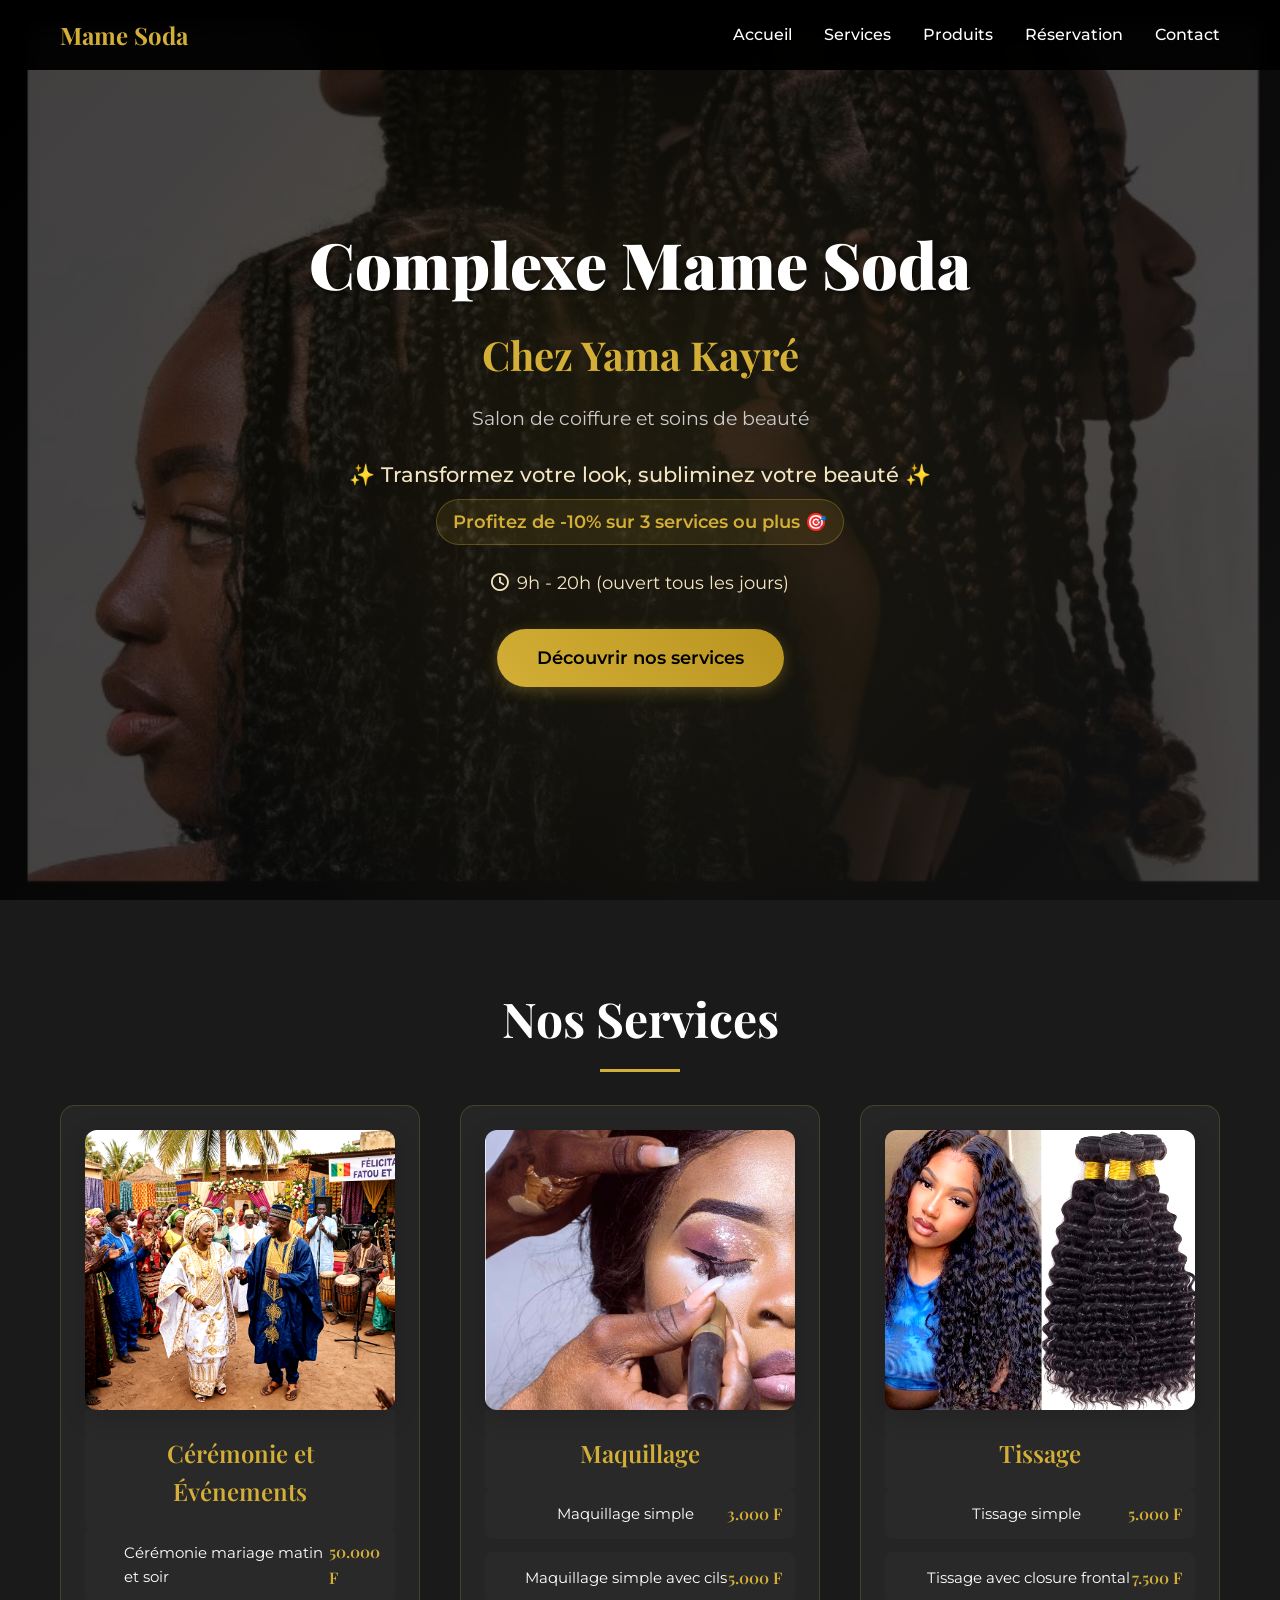
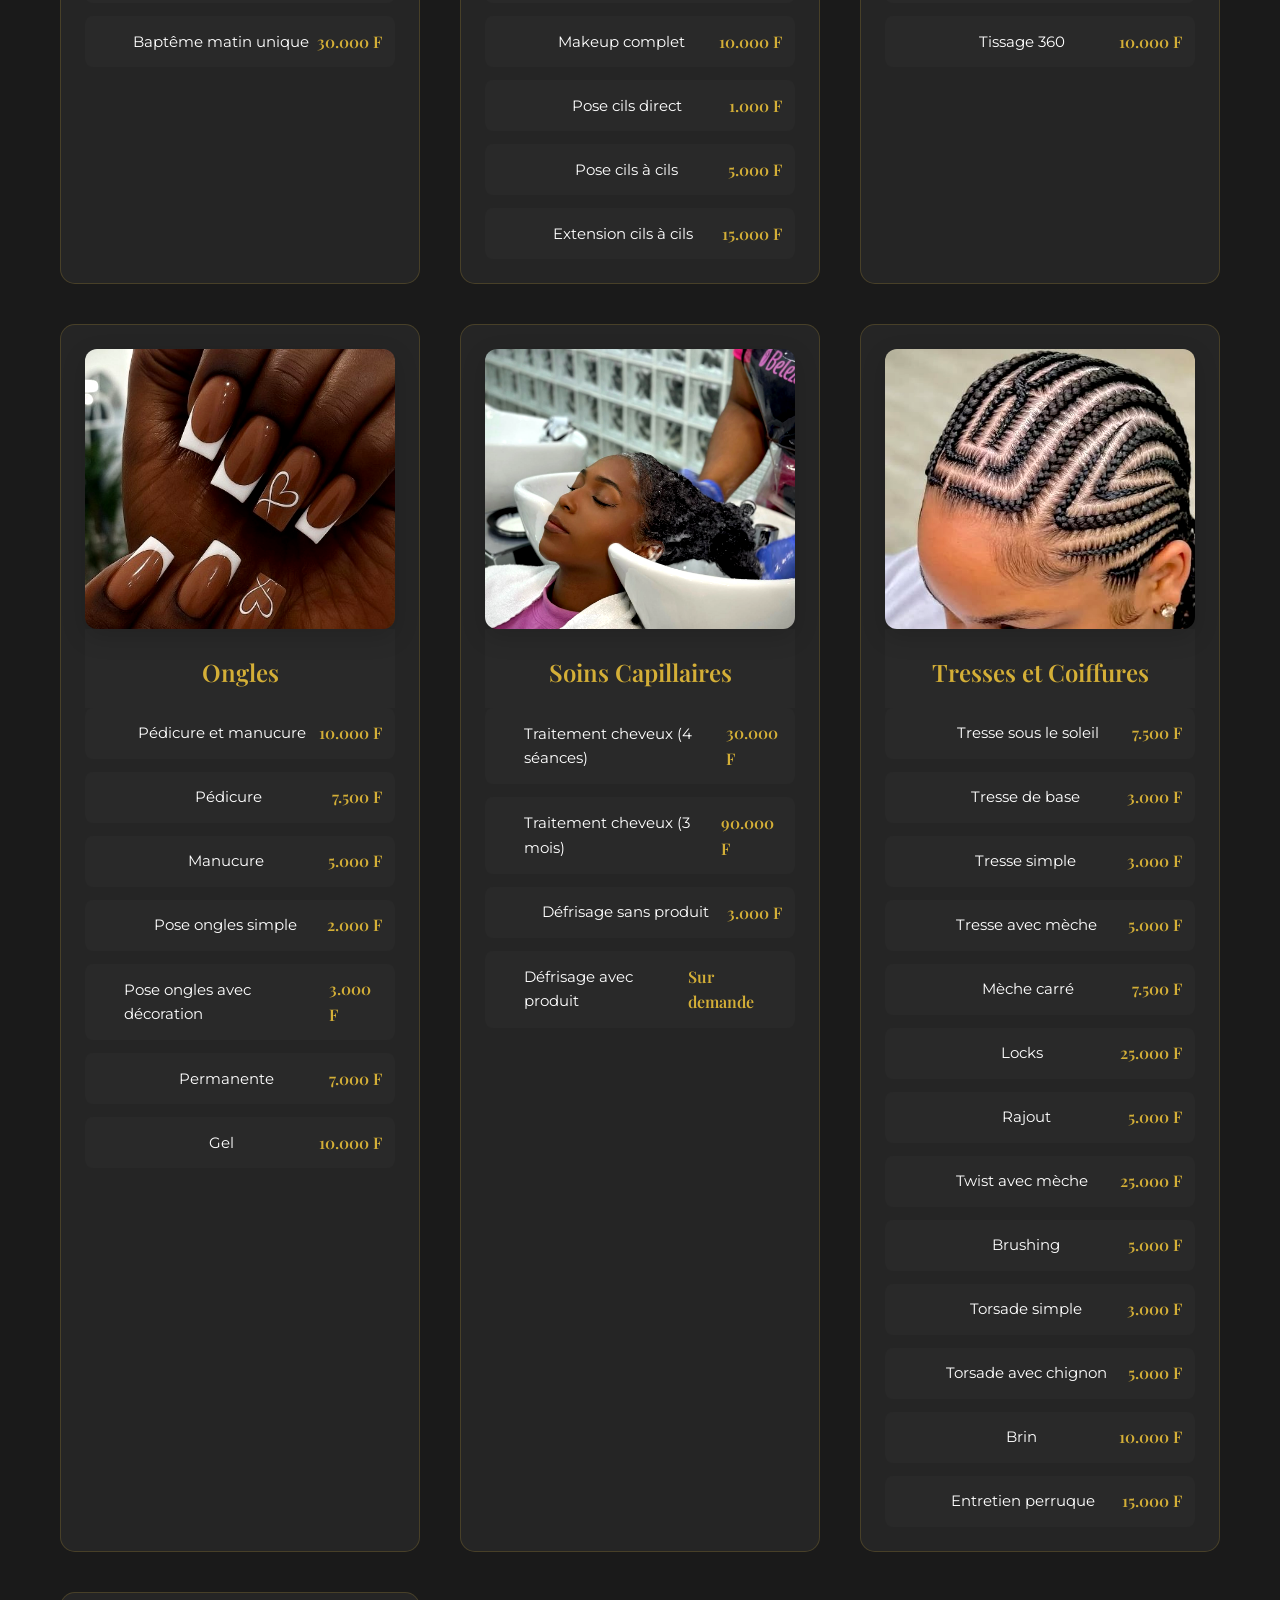
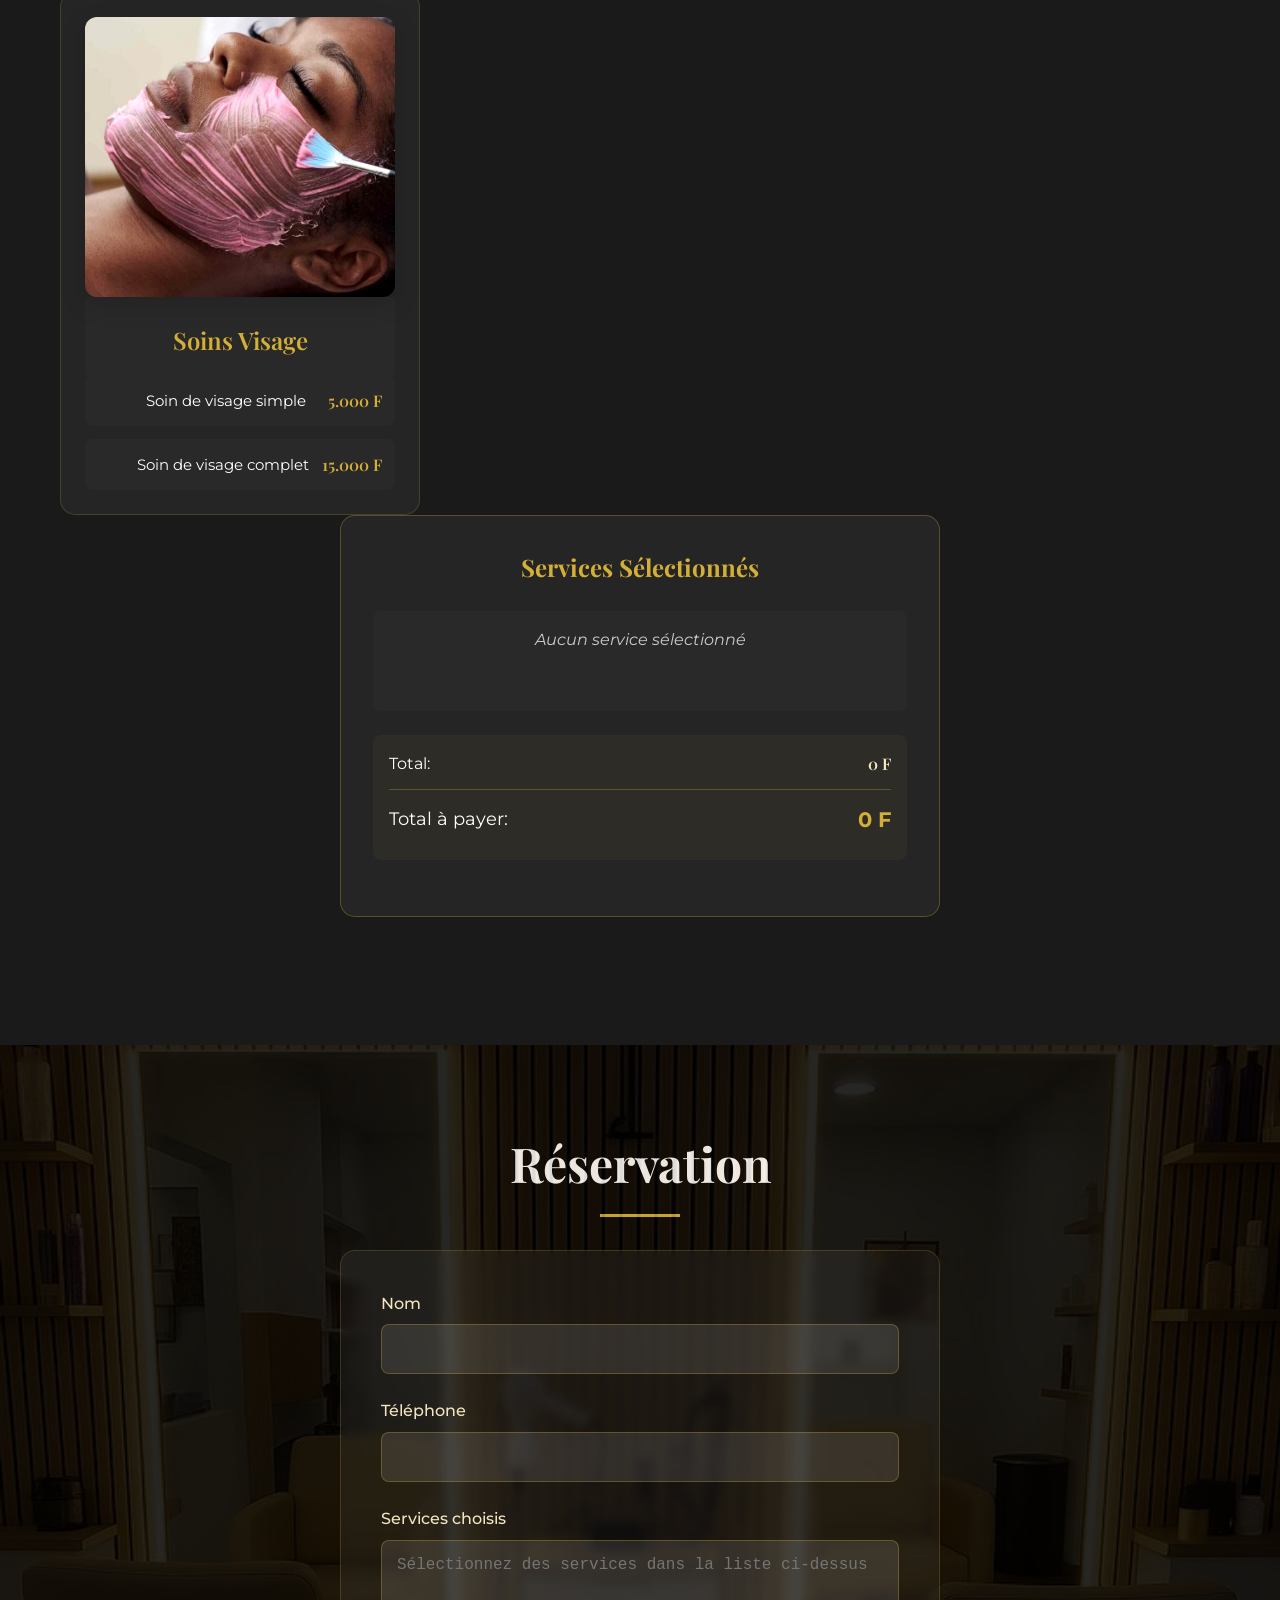
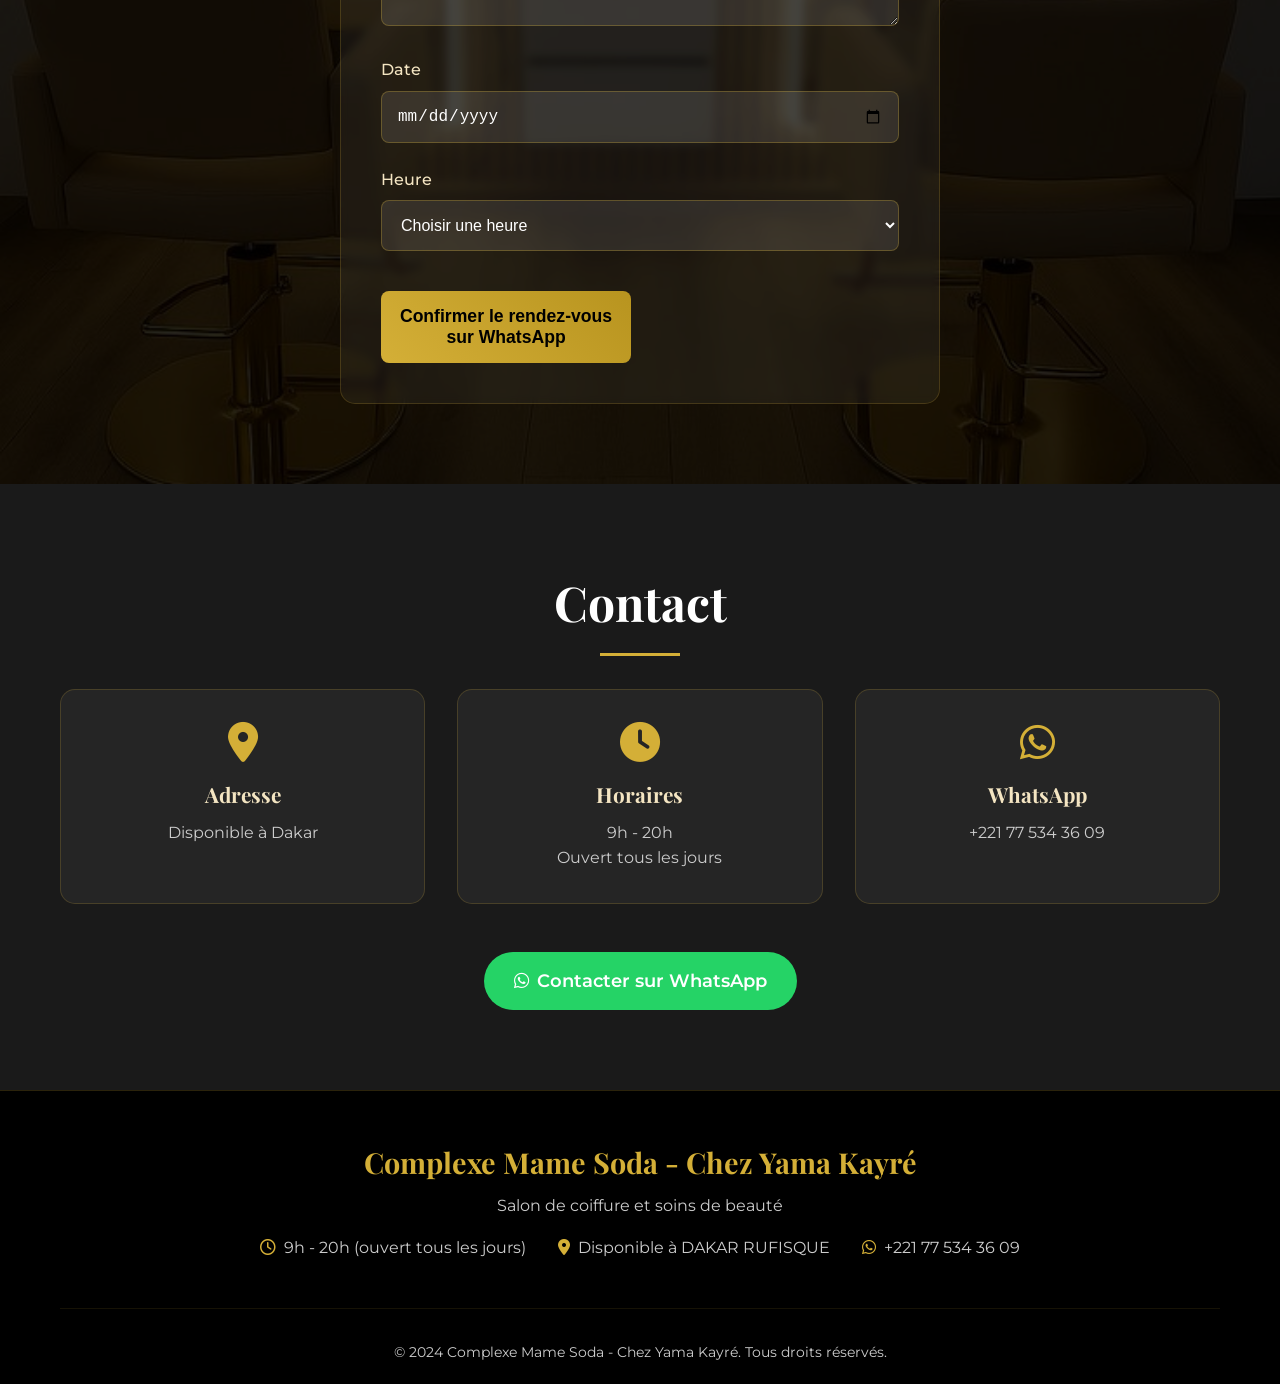
==== index.html @ d278f45a "🎉 Site web Complexe Mame Soda - Initial commit" ====
<!DOCTYPE html>
<html lang="fr">
<head>
    <meta charset="UTF-8">
    <meta name="viewport" content="width=device-width, initial-scale=1.0">
    <title>Complexe Mame Soda - Chez Yama Kayré</title>
    <link rel="stylesheet" href="style.css">
    <link href="https://fonts.googleapis.com/css2?family=Playfair+Display:wght@400;700;900&family=Montserrat:wght@300;400;500;600&display=swap" rel="stylesheet">
    <link rel="stylesheet" href="https://cdnjs.cloudflare.com/ajax/libs/font-awesome/6.0.0/css/all.min.css">
</head>
<body>
    <!-- Hero Section -->
    <section class="hero">
        <div class="hero-overlay"></div>
        <div class="hero-content">
            <h1 class="hero-title">Complexe Mame Soda</h1>
            <h2 class="hero-subtitle">Chez Yama Kayré</h2>
            <p class="hero-description">Salon de coiffure et soins de beauté</p>
            <div class="hero-cta">
                <p class="hero-tagline">✨ Transformez votre look, subliminez votre beauté ✨</p>
                <p class="hero-subtagline">Profitez de -10% sur 3 services ou plus 🎯</p>
            </div>
            <div class="hero-hours">
                <i class="far fa-clock"></i>
                <span>9h - 20h (ouvert tous les jours)</span>
            </div>
            <a href="#services" class="hero-btn">Découvrir nos services</a>
        </div>
    </section>

    <!-- Navigation -->
    <nav class="navbar">
        <div class="nav-container">
            <div class="nav-logo">
                <span class="logo-text">Mame Soda</span>
            </div>
            <ul class="nav-menu">
                <li><a href="#accueil">Accueil</a></li>
                <li><a href="#services">Services</a></li>
                <li><a href="produits.html">Produits </a></li>
                <li><a href="#reservation">Réservation</a></li>
                <li><a href="#contact">Contact</a></li>
            </ul>
            <div class="hamburger">
                <span></span>
                <span></span>
                <span></span>
            </div>
        </div>
    </nav>

    <!-- Services Section -->
    <section id="services" class="services">
        <div class="container">
            <h2 class="section-title">Nos Services</h2>
            <div class="services-grid">
                <!-- Cérémonie et Événements -->
                <div class="service-category">
                    <div class="service-image">
                        <img src="images/ceremonie-evenements.png" alt="Cérémonie et Événements">
                    </div>
                    <h3 class="category-title">Cérémonie et Événements</h3>
                    <div class="service-list">
                        <div class="service-item" onclick="selectService('Cérémonie mariage matin et soir - 50.000 F')">
                            <span class="service-name">Cérémonie mariage matin et soir</span>
                            <span class="service-price">50.000 F</span>
                        </div>
                        <div class="service-item" onclick="selectService('Baptême matin unique - 30.000 F')">
                            <span class="service-name">Baptême matin unique</span>
                            <span class="service-price">30.000 F</span>
                        </div>
                    </div>
                </div>

                <!-- Maquillage -->
                <div class="service-category">
                    <div class="service-image">
                        <img src="images/maquillage.jpg" alt="Maquillage">
                    </div>
                    <h3 class="category-title">Maquillage</h3>
                    <div class="service-list">
                        <div class="service-item" onclick="selectService('Maquillage simple - 3.000 F')">
                            <span class="service-name">Maquillage simple</span>
                            <span class="service-price">3.000 F</span>
                        </div>
                        <div class="service-item" onclick="selectService('Maquillage simple avec cils - 5.000 F')">
                            <span class="service-name">Maquillage simple avec cils</span>
                            <span class="service-price">5.000 F</span>
                        </div>
                        <div class="service-item" onclick="selectService('Makeup complet - 10.000 F')">
                            <span class="service-name">Makeup complet</span>
                            <span class="service-price">10.000 F</span>
                        </div>
                        <div class="service-item" onclick="selectService('Pose cils direct - 1.000 F')">
                            <span class="service-name">Pose cils direct</span>
                            <span class="service-price">1.000 F</span>
                        </div>
                        <div class="service-item" onclick="selectService('Pose cils à cils - 5.000 F')">
                            <span class="service-name">Pose cils à cils</span>
                            <span class="service-price">5.000 F</span>
                        </div>
                        <div class="service-item" onclick="selectService('Extension cils à cils - 15.000 F')">
                            <span class="service-name">Extension cils à cils</span>
                            <span class="service-price">15.000 F</span>
                        </div>
                    </div>
                </div>

                <!-- Tissage -->
                <div class="service-category">
                    <div class="service-image">
                        <img src="images/tissage.jpg" alt="Tissage">
                    </div>
                    <h3 class="category-title">Tissage</h3>
                    <div class="service-list">
                        <div class="service-item" onclick="selectService('Tissage simple - 5.000 F')">
                            <span class="service-name">Tissage simple</span>
                            <span class="service-price">5.000 F</span>
                        </div>
                        <div class="service-item" onclick="selectService('Tissage avec closure frontal - 7.500 F')">
                            <span class="service-name">Tissage avec closure frontal</span>
                            <span class="service-price">7.500 F</span>
                        </div>
                        <div class="service-item" onclick="selectService('Tissage 360 - 10.000 F')">
                            <span class="service-name">Tissage 360</span>
                            <span class="service-price">10.000 F</span>
                        </div>
                    </div>
                </div>

                <!-- Ongles -->
                <div class="service-category">
                    <div class="service-image">
                        <img src="images/ongles.jpg" alt="Ongles">
                    </div>
                    <h3 class="category-title">Ongles</h3>
                    <div class="service-list">
                        <div class="service-item" onclick="selectService('Pédicure et manucure - 10.000 F')">
                            <span class="service-name">Pédicure et manucure</span>
                            <span class="service-price">10.000 F</span>
                        </div>
                        <div class="service-item" onclick="selectService('Pédicure - 7.500 F')">
                            <span class="service-name">Pédicure</span>
                            <span class="service-price">7.500 F</span>
                        </div>
                        <div class="service-item" onclick="selectService('Manucure - 5.000 F')">
                            <span class="service-name">Manucure</span>
                            <span class="service-price">5.000 F</span>
                        </div>
                        <div class="service-item" onclick="selectService('Pose ongles simple - 2.000 F')">
                            <span class="service-name">Pose ongles simple</span>
                            <span class="service-price">2.000 F</span>
                        </div>
                        <div class="service-item" onclick="selectService('Pose ongles avec décoration - 3.000 F')">
                            <span class="service-name">Pose ongles avec décoration</span>
                            <span class="service-price">3.000 F</span>
                        </div>
                        <div class="service-item" onclick="selectService('Permanente - 7.000 F')">
                            <span class="service-name">Permanente</span>
                            <span class="service-price">7.000 F</span>
                        </div>
                        <div class="service-item" onclick="selectService('Gel - 10.000 F')">
                            <span class="service-name">Gel</span>
                            <span class="service-price">10.000 F</span>
                        </div>
                    </div>
                </div>

                <!-- Soins Capillaires -->
                <div class="service-category">
                    <div class="service-image">
                        <img src="images/soins-capillaires.jpg" alt="Soins Capillaires">
                    </div>
                    <h3 class="category-title">Soins Capillaires</h3>
                    <div class="service-list">
                        <div class="service-item" onclick="selectService('Traitement cheveux (4 séances) - 30.000 F')">
                            <span class="service-name">Traitement cheveux (4 séances)</span>
                            <span class="service-price">30.000 F</span>
                        </div>
                        <div class="service-item" onclick="selectService('Traitement cheveux (3 mois) - 90.000 F')">
                            <span class="service-name">Traitement cheveux (3 mois)</span>
                            <span class="service-price">90.000 F</span>
                        </div>
                        <div class="service-item" onclick="selectService('Défrisage sans produit - 3.000 F')">
                            <span class="service-name">Défrisage sans produit</span>
                            <span class="service-price">3.000 F</span>
                        </div>
                        <div class="service-item" onclick="selectService('Défrisage avec produit - Sur demande')">
                            <span class="service-name">Défrisage avec produit</span>
                            <span class="service-price">Sur demande</span>
                        </div>
                    </div>
                </div>

                <!-- Tresses et Coiffures -->
                <div class="service-category">
                    <div class="service-image">
                        <img src="images/tresses.jpg" alt="Tresses et Coiffures">
                    </div>
                    <h3 class="category-title">Tresses et Coiffures</h3>
                    <div class="service-list">
                        <div class="service-item" onclick="selectService('Tresse sous le soleil - 7.500 F')">
                            <span class="service-name">Tresse sous le soleil</span>
                            <span class="service-price">7.500 F</span>
                        </div>
                        <div class="service-item" onclick="selectService('Tresse de base - 3.000 F')">
                            <span class="service-name">Tresse de base</span>
                            <span class="service-price">3.000 F</span>
                        </div>
                        <div class="service-item" onclick="selectService('Tresse simple - 3.000 F')">
                            <span class="service-name">Tresse simple</span>
                            <span class="service-price">3.000 F</span>
                        </div>
                        <div class="service-item" onclick="selectService('Tresse avec mèche - 5.000 F')">
                            <span class="service-name">Tresse avec mèche</span>
                            <span class="service-price">5.000 F</span>
                        </div>
                        <div class="service-item" onclick="selectService('Mèche carré - 7.500 F')">
                            <span class="service-name">Mèche carré</span>
                            <span class="service-price">7.500 F</span>
                        </div>
                        <div class="service-item" onclick="selectService('Locks - 25.000 F')">
                            <span class="service-name">Locks</span>
                            <span class="service-price">25.000 F</span>
                        </div>
                        <div class="service-item" onclick="selectService('Rajout - 5.000 F')">
                            <span class="service-name">Rajout</span>
                            <span class="service-price">5.000 F</span>
                        </div>
                        <div class="service-item" onclick="selectService('Twist avec mèche - 25.000 F')">
                            <span class="service-name">Twist avec mèche</span>
                            <span class="service-price">25.000 F</span>
                        </div>
                        <div class="service-item" onclick="selectService('Brushing - 5.000 F')">
                            <span class="service-name">Brushing</span>
                            <span class="service-price">5.000 F</span>
                        </div>
                        <div class="service-item" onclick="selectService('Torsade simple - 3.000 F')">
                            <span class="service-name">Torsade simple</span>
                            <span class="service-price">3.000 F</span>
                        </div>
                        <div class="service-item" onclick="selectService('Torsade avec chignon - 5.000 F')">
                            <span class="service-name">Torsade avec chignon</span>
                            <span class="service-price">5.000 F</span>
                        </div>
                        <div class="service-item" onclick="selectService('Brin - 10.000 F')">
                            <span class="service-name">Brin</span>
                            <span class="service-price">10.000 F</span>
                        </div>
                        <div class="service-item" onclick="selectService('Entretien perruque - 15.000 F')">
                            <span class="service-name">Entretien perruque</span>
                            <span class="service-price">15.000 F</span>
                        </div>
                    </div>
                </div>

                <!-- Soins Visage -->
                <div class="service-category">
                    <div class="service-image">
                        <img src="images/soins-visage.jpg" alt="Soins Visage">
                    </div>
                    <h3 class="category-title">Soins Visage</h3>
                    <div class="service-list">
                        <div class="service-item" onclick="selectService('Soin de visage simple - 5.000 F')">
                            <span class="service-name">Soin de visage simple</span>
                            <span class="service-price">5.000 F</span>
                        </div>
                        <div class="service-item" onclick="selectService('Soin de visage complet - 15.000 F')">
                            <span class="service-name">Soin de visage complet</span>
                            <span class="service-price">15.000 F</span>
                        </div>
                    </div>
                </div>
            </div>
            
            <!-- Services Summary -->
            <div class="services-summary">
                <div class="selected-services">
                    <h3>Services Sélectionnés</h3>
                    <div id="selectedServicesList" class="selected-list">
                        <p class="empty-selection">Aucun service sélectionné</p>
                    </div>
                    <div class="total-section">
                        <div class="total-original">
                            <span>Total:</span>
                            <span id="totalOriginal">0 F</span>
                        </div>
                        <div id="discountSection" class="discount-section" style="display: none;">
                            <span>Réduction (-10%):</span>
                            <span id="discountAmount">0 F</span>
                        </div>
                        <div class="total-final">
                            <span>Total à payer:</span>
                            <span id="totalFinal">0 F</span>
                        </div>
                    </div>
                    <button id="clearSelection" class="btn-clear" style="display: none;">Effacer la sélection</button>
                </div>
            </div>
        </div>
    </section>

    <!-- Reservation Section -->
    <section id="reservation" class="reservation">
        <div class="container">
            <h2 class="section-title">Réservation</h2>
            <div class="reservation-form">
                <form id="bookingForm">
                    <div class="form-group">
                        <label for="name">Nom</label>
                        <input type="text" id="name" name="name" required>
                    </div>
                    <div class="form-group">
                        <label for="phone">Téléphone</label>
                        <input type="tel" id="phone" name="phone" required>
                    </div>
                    <div class="form-group">
                        <label for="service">Services choisis</label>
                        <textarea id="service" name="service" placeholder="Sélectionnez des services dans la liste ci-dessus" readonly required rows="3"></textarea>
                    </div>
                    <div class="form-group">
                        <label for="date">Date</label>
                        <input type="date" id="date" name="date" required>
                    </div>
                    <div class="form-group">
                        <label for="time">Heure</label>
                        <select id="time" name="time" required>
                            <option value="">Choisir une heure</option>
                            <option value="09:00">09:00</option>
                            <option value="10:00">10:00</option>
                            <option value="11:00">11:00</option>
                            <option value="12:00">12:00</option>
                            <option value="13:00">13:00</option>
                            <option value="14:00">14:00</option>
                            <option value="15:00">15:00</option>
                            <option value="16:00">16:00</option>
                            <option value="17:00">17:00</option>
                            <option value="18:00">18:00</option>
                            <option value="19:00">19:00</option>
                            <option value="20:00">20:00</option>
                        </select>
                    </div>
                    <button type="submit" class="btn-submit">Confirmer le rendez-vous sur WhatsApp</button>
                </form>
                
                <!-- Récapitulatif -->
                <div id="recapitulatif" class="recapitulatif" style="display: none;">
                    <h3>Récapitulatif de votre rendez-vous</h3>
                    <div class="recap-content">
                        <div class="recap-item">
                            <span class="recap-label">Nom:</span>
                            <span id="recap-name" class="recap-value"></span>
                        </div>
                        <div class="recap-item">
                            <span class="recap-label">Téléphone:</span>
                            <span id="recap-phone" class="recap-value"></span>
                        </div>
                        <div class="recap-item">
                            <span class="recap-label">Service:</span>
                            <span id="recap-service" class="recap-value"></span>
                        </div>
                        <div class="recap-item">
                            <span class="recap-label">Date:</span>
                            <span id="recap-date" class="recap-value"></span>
                        </div>
                        <div class="recap-item">
                            <span class="recap-label">Heure:</span>
                            <span id="recap-time" class="recap-value"></span>
                        </div>
                    </div>
                    <div class="recap-actions">
                        <button id="modify-btn" class="btn-modify">Modifier</button>
                        <button id="confirm-whatsapp-btn" class="btn-submit">Envoyer sur WhatsApp</button>
                    </div>
                </div>
            </div>
        </div>
    </section>

    <!-- Contact Section -->
    <section id="contact" class="contact">
        <div class="container">
            <h2 class="section-title">Contact</h2>
            <div class="contact-info">
                <div class="contact-item">
                    <i class="fas fa-map-marker-alt"></i>
                    <h3>Adresse</h3>
                    <p>Disponible à Dakar</p>
                </div>
                <div class="contact-item">
                    <i class="fas fa-clock"></i>
                    <h3>Horaires</h3>
                    <p>9h - 20h<br>Ouvert tous les jours</p>
                </div>
                <div class="contact-item">
                    <i class="fab fa-whatsapp"></i>
                    <h3>WhatsApp</h3>
                    <p>+221 77 534 36 09</p>
                </div>
            </div>
            <div class="whatsapp-section">
                <a href="https://wa.me/221775343609" class="whatsapp-btn" target="_blank">
                    <i class="fab fa-whatsapp"></i>
                    Contacter sur WhatsApp
                </a>
            </div>
        </div>
    </section>

    <!-- Footer -->
    <footer class="footer">
        <div class="container">
            <div class="footer-content">
                <h3>Complexe Mame Soda - Chez Yama Kayré</h3>
                <p>Salon de coiffure et soins de beauté</p>
                <div class="footer-info">
                    <p><i class="far fa-clock"></i> 9h - 20h (ouvert tous les jours)</p>
                    <p><i class="fas fa-map-marker-alt"></i> Disponible à DAKAR RUFISQUE</p>
                    <p><i class="fab fa-whatsapp"></i> +221 77 534 36 09</p>
                </div>
            </div>
            <div class="footer-bottom">
                <p>&copy; 2024 Complexe Mame Soda - Chez Yama Kayré. Tous droits réservés.</p>
            </div>
        </div>
    </footer>

    <script src="script.js"></script>
</body>
</html>
---- style.css ----
* {
    margin: 0;
    padding: 0;
    box-sizing: border-box;
}

:root {
    --primary-black: #000000;
    --secondary-black: #1a1a1a;
    --accent-gold: #d4af37;
    --light-gold: #f4e5c2;
    --text-light: #ffffff;
    --text-gray: #cccccc;
    --border-gold: #b8941f;
}

body {
    font-family: 'Montserrat', sans-serif;
    line-height: 1.6;
    color: var(--text-light);
    background-color: var(--primary-black);
    overflow-x: hidden;
}

.container {
    max-width: 1200px;
    margin: 0 auto;
    padding: 0 20px;
}

/* Typography */
h1, h2, h3 {
    font-family: 'Playfair Display', serif;
}

/* Hero Section */
.hero {
    position: relative;
    height: 100vh;
    display: flex;
    align-items: center;
    justify-content: center;
    text-align: center;
    background: linear-gradient(135deg, var(--primary-black) 0%, var(--secondary-black) 100%);
    overflow: hidden;
}

.hero::before {
    content: '';
    position: absolute;
    top: 0;
    left: 0;
    width: 100%;
    height: 100%;
    background-image: url('/images/hero-background.jpg');
    background-size: cover;
    background-position: center;
    background-repeat: no-repeat;
    opacity: 0.30; /* Effet filigrane */
    z-index: 1;
}

.hero-overlay {
    position: absolute;
    top: 0;
    left: 0;
    width: 100%;
    height: 100%;
    background: radial-gradient(circle at center, rgba(212, 175, 55, 0.1) 0%, transparent 70%);
    z-index: 2;
}

.hero-content {
    position: relative;
    z-index: 3;
    max-width: 800px;
    padding: 0 20px;
}

.hero-title {
    font-size: 4rem;
    font-weight: 900;
    color: var(--text-light);
    margin-bottom: 0.5rem;
    text-shadow: 2px 2px 4px rgba(0, 0, 0, 0.5);
    animation: fadeInUp 1s ease-out;
}

.hero-subtitle {
    font-size: 2.5rem;
    font-weight: 700;
    color: var(--accent-gold);
    margin-bottom: 1rem;
    animation: fadeInUp 1s ease-out 0.2s both;
}

.hero-description {
    font-size: 1.2rem;
    color: var(--text-gray);
    margin-bottom: 1.5rem;
    animation: fadeInUp 1s ease-out 0.4s both;
}

.hero-cta {
    margin: 1.5rem 0;
}

.hero-tagline {
    font-size: 1.3rem;
    color: var(--light-gold);
    margin-bottom: 0.5rem;
    font-weight: 500;
    animation: fadeInUp 1s ease-out 0.6s both;
}

.hero-subtagline {
    font-size: 1.1rem;
    color: var(--accent-gold);
    font-weight: 600;
    animation: fadeInUp 1s ease-out 0.8s both;
    background: rgba(212, 175, 55, 0.1);
    padding: 0.5rem 1rem;
    border-radius: 25px;
    display: inline-block;
    border: 1px solid rgba(212, 175, 55, 0.3);
}

.hero-hours {
    display: flex;
    align-items: center;
    justify-content: center;
    gap: 0.5rem;
    margin-bottom: 2rem;
    color: var(--light-gold);
    font-size: 1.1rem;
    animation: fadeInUp 1s ease-out 1s both;
}

.hero-btn {
    display: inline-block;
    background: linear-gradient(45deg, var(--accent-gold), var(--border-gold));
    color: var(--primary-black);
    padding: 15px 40px;
    text-decoration: none;
    border-radius: 50px;
    font-weight: 600;
    font-size: 1.1rem;
    transition: all 0.3s ease;
    box-shadow: 0 4px 15px rgba(212, 175, 55, 0.3);
    animation: fadeInUp 1s ease-out 1.2s both;
}

.hero-btn:hover {
    transform: translateY(-3px);
    box-shadow: 0 8px 25px rgba(212, 175, 55, 0.5);
    background: linear-gradient(45deg, var(--border-gold), var(--accent-gold));
}

/* Navigation */
.navbar {
    position: fixed;
    top: 0;
    width: 100%;
    background: rgba(0, 0, 0, 0.95);
    backdrop-filter: blur(10px);
    z-index: 1000;
    padding: 1rem 0;
    transition: all 0.3s ease;
}

.nav-container {
    max-width: 1200px;
    margin: 0 auto;
    padding: 0 20px;
    display: flex;
    justify-content: space-between;
    align-items: center;
}

.nav-logo .logo-text {
    font-family: 'Playfair Display', serif;
    font-size: 1.5rem;
    font-weight: 700;
    color: var(--accent-gold);
}

.nav-menu {
    display: flex;
    list-style: none;
    gap: 2rem;
}

.nav-menu a {
    text-decoration: none;
    color: var(--text-light);
    font-weight: 500;
    transition: color 0.3s ease;
    position: relative;
}

.nav-menu a:hover {
    color: var(--accent-gold);
}

.nav-menu a::after {
    content: '';
    position: absolute;
    bottom: -5px;
    left: 0;
    width: 0;
    height: 2px;
    background: var(--accent-gold);
    transition: width 0.3s ease;
}

.nav-menu a:hover::after {
    width: 100%;
}

.hamburger {
    display: none;
    flex-direction: column;
    cursor: pointer;
}

.hamburger span {
    width: 25px;
    height: 3px;
    background: var(--accent-gold);
    margin: 3px 0;
    transition: 0.3s;
}

/* Section Styles */
section {
    padding: 80px 0;
}

.section-title {
    text-align: center;
    font-size: 3rem;
    margin-bottom: 3rem;
    color: var(--text-light);
    position: relative;
}

.section-title::after {
    content: '';
    position: absolute;
    bottom: -15px;
    left: 50%;
    transform: translateX(-50%);
    width: 80px;
    height: 3px;
    background: var(--accent-gold);
}

/* Services Summary */
.services-summary {
    margin-bottom: 3rem;
}

.selected-services {
    background: rgba(255, 255, 255, 0.05);
    border: 1px solid rgba(212, 175, 55, 0.3);
    border-radius: 15px;
    padding: 2rem;
    max-width: 600px;
    margin: 0 auto;
}

.selected-services h3 {
    color: var(--accent-gold);
    text-align: center;
    margin-bottom: 1.5rem;
    font-size: 1.5rem;
}

.selected-list {
    min-height: 100px;
    background: rgba(255, 255, 255, 0.02);
    border-radius: 8px;
    padding: 1rem;
    margin-bottom: 1.5rem;
}

.empty-selection {
    color: var(--text-gray);
    text-align: center;
    font-style: italic;
    margin: 0;
}

.selected-service-item {
    display: flex;
    justify-content: space-between;
    align-items: center;
    padding: 0.8rem;
    background: rgba(212, 175, 55, 0.1);
    border-radius: 6px;
    margin-bottom: 0.5rem;
    border-left: 3px solid var(--accent-gold);
}

.selected-service-name {
    color: var(--text-light);
    font-weight: 500;
}

.selected-service-price {
    color: var(--accent-gold);
    font-weight: 600;
    font-family: 'Playfair Display', serif;
}

.total-section {
    background: rgba(212, 175, 55, 0.05);
    border-radius: 8px;
    padding: 1rem;
    margin-bottom: 1.5rem;
}

.total-original,
.discount-section,
.total-final {
    display: flex;
    justify-content: space-between;
    align-items: center;
    margin-bottom: 0.5rem;
}

.total-original span,
.discount-section span,
.total-final span {
    color: var(--text-light);
}

.total-original span:last-child,
.discount-section span:last-child {
    color: var(--light-gold);
    font-weight: 600;
    font-family: 'Playfair Display', serif;
}

.total-final {
    border-top: 1px solid rgba(212, 175, 55, 0.3);
    padding-top: 0.8rem;
    margin-top: 0.8rem;
    font-size: 1.1rem;
}

.total-final span:last-child {
    color: var(--accent-gold);
    font-size: 1.3rem;
    font-weight: 700;
}

.btn-clear {
    background: transparent;
    color: var(--text-gray);
    padding: 10px 20px;
    border: 1px solid var(--text-gray);
    border-radius: 6px;
    cursor: pointer;
    transition: all 0.3s ease;
    font-size: 0.9rem;
    width: 100%;
}

.btn-clear:hover {
    background: rgba(231, 76, 60, 0.1);
    border-color: #e74c3c;
    color: #e74c3c;
}

/* Services Section */
.services {
    background: var(--secondary-black);
}

.services-grid {
    display: grid;
    grid-template-columns: repeat(auto-fit, minmax(320px, 1fr));
    gap: 2.5rem;
}

.service-category {
    background: rgba(255, 255, 255, 0.05);
    border: 1px solid rgba(212, 175, 55, 0.2);
    border-radius: 15px;
    padding: 1.5rem;
    transition: all 0.3s ease;
    overflow: hidden;
}

.service-category:hover {
    transform: translateY(-5px);
    box-shadow: 0 10px 30px rgba(212, 175, 55, 0.2);
    border-color: var(--accent-gold);
}

.service-image {
    width: 100%;
    height: 280px;
    overflow: hidden;
    position: relative;
    border-radius: 12px;
    box-shadow: 0 8px 24px rgba(0, 0, 0, 0.15);
}

.service-image img {
    width: 100%;
    height: 100%;
    object-fit: cover;
    transition: transform 0.4s ease, filter 0.3s ease;
    filter: brightness(1.05) contrast(1.1);
}

.service-category:hover .service-image img {
    transform: scale(1.08);
    filter: brightness(1.1) contrast(1.15);
}

.category-title {
    font-size: 1.5rem;
    color: var(--accent-gold);
    margin: 0;
    padding: 1.5rem 1rem 1rem;
    text-align: center;
    font-weight: 600;
    background: rgba(255, 255, 255, 0.02);
}

.service-list {
    display: flex;
    flex-direction: column;
    gap: 0.8rem;
}

.service-item {
    display: flex;
    justify-content: space-between;
    align-items: center;
    padding: 0.8rem;
    background: rgba(255, 255, 255, 0.02);
    border-radius: 8px;
    transition: all 0.3s ease;
    cursor: pointer;
}

.service-item:hover {
    background: rgba(212, 175, 55, 0.15);
    transform: translateX(5px);
}

.gamme-details {
    margin-top: 1rem;
    padding: 1rem;
    background: rgba(212, 175, 55, 0.1);
    border-radius: 8px;
    border-left: 3px solid var(--accent-gold);
}

.gamme-details p {
    margin: 0.5rem 0;
    color: var(--text-gray);
    font-size: 0.9rem;
    display: flex;
    align-items: center;
    gap: 0.5rem;
}

.gamme-details i {
    color: var(--accent-gold);
}

/* Panier icon */
.service-item::before {
    content: '\f07a';
    font-family: 'Font Awesome 6 Free';
    font-weight: 900;
    margin-right: 0.5rem;
    color: var(--accent-gold);
    opacity: 0;
    transition: opacity 0.3s ease;
}

.service-item:hover::before {
    opacity: 1;
}

.service-item.selected {
    background: rgba(212, 175, 55, 0.2);
    border-left: 3px solid var(--accent-gold);
}

.service-item.selected::before {
    opacity: 1;
    color: var(--accent-gold);
}

.service-name {
    color: var(--text-light);
    font-size: 0.95rem;
}

.service-price {
    color: var(--accent-gold);
    font-weight: 600;
    font-family: 'Playfair Display', serif;
}

/* Reservation Section */
.reservation {
    background: var(--primary-black);
    position: relative;
    overflow: hidden;
}

.reservation::before {
    content: '';
    position: absolute;
    top: 0;
    left: 0;
    width: 100%;
    height: 100%;
    background-image: url('/images/salon.jpg');
    background-size: cover;
    background-position: center;
    background-repeat: no-repeat;
    opacity: 0.15; /* Effet filigrane légèrement plus visible */
    z-index: 1;
}

.reservation-form {
    position: relative;
    z-index: 2;
    max-width: 600px;
    margin: 0 auto;
    background: rgba(255, 255, 255, 0.05);
    border: 1px solid rgba(212, 175, 55, 0.2);
    border-radius: 15px;
    padding: 2.5rem;
    backdrop-filter: blur(5px);
}

.form-group {
    margin-bottom: 1.5rem;
}

.form-group label {
    display: block;
    margin-bottom: 0.5rem;
    color: var(--light-gold);
    font-weight: 500;
}

.form-group input,
.form-group select {
    width: 100%;
    padding: 15px;
    background: rgba(255, 255, 255, 0.1);
    border: 1px solid rgba(212, 175, 55, 0.3);
    border-radius: 8px;
    color: var(--text-light);
    font-size: 1rem;
    transition: all 0.3s ease;
}

.form-group textarea {
    width: 100%;
    padding: 15px;
    background: rgba(255, 255, 255, 0.1);
    border: 1px solid rgba(212, 175, 55, 0.3);
    border-radius: 8px;
    color: var(--text-light);
    font-size: 1rem;
    transition: all 0.3s ease;
    resize: vertical;
    min-height: 80px;
}

.form-group textarea:focus {
    outline: none;
    border-color: var(--accent-gold);
    background: rgba(255, 255, 255, 0.15);
    box-shadow: 0 0 10px rgba(212, 175, 55, 0.3);
}

.form-group select option {
    background: var(--secondary-black);
    color: var(--text-light);
}

.btn-submit {
    width: 100%;
    background: linear-gradient(45deg, var(--accent-gold), var(--border-gold));
    color: var(--primary-black);
    padding: 15px;
    border: none;
    border-radius: 8px;
    font-size: 1.1rem;
    font-weight: 600;
    cursor: pointer;
    transition: all 0.3s ease;
    margin-top: 1rem;
}

.btn-submit:hover {
    background: linear-gradient(45deg, var(--border-gold), var(--accent-gold));
    transform: translateY(-2px);
    box-shadow: 0 5px 20px rgba(212, 175, 55, 0.4);
}

/* Contact Section */
.contact {
    background: var(--secondary-black);
}

.contact-info {
    display: grid;
    grid-template-columns: repeat(auto-fit, minmax(250px, 1fr));
    gap: 2rem;
    margin-bottom: 3rem;
}

.contact-item {
    text-align: center;
    padding: 2rem;
    background: rgba(255, 255, 255, 0.05);
    border-radius: 15px;
    border: 1px solid rgba(212, 175, 55, 0.2);
    transition: all 0.3s ease;
}

.contact-item:hover {
    transform: translateY(-5px);
    box-shadow: 0 10px 30px rgba(212, 175, 55, 0.2);
}

.contact-item i {
    font-size: 2.5rem;
    color: var(--accent-gold);
    margin-bottom: 1rem;
}

.contact-item h3 {
    color: var(--light-gold);
    margin-bottom: 0.5rem;
    font-size: 1.3rem;
}

.contact-item p {
    color: var(--text-gray);
}

.whatsapp-section {
    text-align: center;
}

.whatsapp-btn {
    display: inline-flex;
    align-items: center;
    gap: 0.5rem;
    background: #25d366;
    color: white;
    padding: 15px 30px;
    text-decoration: none;
    border-radius: 50px;
    font-weight: 600;
    font-size: 1.1rem;
    transition: all 0.3s ease;
}

.whatsapp-btn:hover {
    background: #128c7e;
    transform: translateY(-3px);
    box-shadow: 0 5px 20px rgba(37, 211, 102, 0.4);
}

/* Footer */
.footer {
    background: var(--primary-black);
    border-top: 1px solid rgba(212, 175, 55, 0.2);
    padding: 3rem 0 1rem;
}

.footer-content {
    text-align: center;
    margin-bottom: 2rem;
}

.footer-content h3 {
    color: var(--accent-gold);
    font-size: 1.8rem;
    margin-bottom: 0.5rem;
}

.footer-content p {
    color: var(--text-gray);
    margin-bottom: 1rem;
}

.footer-info {
    display: flex;
    justify-content: center;
    gap: 2rem;
    flex-wrap: wrap;
}

.footer-info p {
    color: var(--text-gray);
    display: flex;
    align-items: center;
    gap: 0.5rem;
}

.footer-info i {
    color: var(--accent-gold);
}

.footer-bottom {
    text-align: center;
    padding-top: 2rem;
    border-top: 1px solid rgba(212, 175, 55, 0.1);
}

.footer-bottom p {
    color: var(--text-gray);
    font-size: 0.9rem;
}

/* Récapitulatif Styles */
.recapitulatif {
    background: rgba(255, 255, 255, 0.05);
    border: 1px solid rgba(212, 175, 55, 0.3);
    border-radius: 15px;
    padding: 2rem;
    margin-top: 2rem;
    animation: slideInUp 0.5s ease;
}

.recapitulatif h3 {
    color: var(--accent-gold);
    text-align: center;
    margin-bottom: 1.5rem;
    font-size: 1.5rem;
}

.recap-content {
    margin-bottom: 2rem;
}

.recap-item {
    display: flex;
    justify-content: space-between;
    align-items: center;
    padding: 1rem;
    background: rgba(255, 255, 255, 0.02);
    border-radius: 8px;
    margin-bottom: 0.8rem;
    border-left: 3px solid var(--accent-gold);
}

.recap-label {
    color: var(--light-gold);
    font-weight: 600;
    font-size: 0.95rem;
}

.recap-value {
    color: var(--text-light);
    font-weight: 500;
}

.recap-actions {
    display: flex;
    gap: 1rem;
    justify-content: center;
}

.btn-modify {
    background: transparent;
    color: var(--accent-gold);
    padding: 12px 25px;
    border: 2px solid var(--accent-gold);
    border-radius: 8px;
    font-weight: 600;
    cursor: pointer;
    transition: all 0.3s ease;
    font-size: 1rem;
}

.btn-modify:hover {
    background: var(--accent-gold);
    color: var(--primary-black);
    transform: translateY(-2px);
}

.recap-pricing {
    margin-top: 1.5rem;
    padding-top: 1.5rem;
    border-top: 1px solid rgba(212, 175, 55, 0.3);
}

.recap-total {
    background: rgba(212, 175, 55, 0.1);
    border-radius: 8px;
    padding: 1rem;
    margin-top: 0.8rem;
}

.recap-total .recap-label {
    color: var(--accent-gold);
    font-weight: 600;
}

.recap-total .recap-value {
    color: var(--accent-gold);
    font-size: 1.2rem;
    font-weight: 700;
}

.btn-submit {
    flex: 1;
    max-width: 250px;
}

/* Animations */
@keyframes fadeInUp {
    from {
        opacity: 0;
        transform: translateY(30px);
    }
    to {
        opacity: 1;
        transform: translateY(0);
    }
}

/* Responsive Design */
@media (max-width: 768px) {
    .hero-title {
        font-size: 2.5rem;
    }

    .hero-subtitle {
        font-size: 1.8rem;
    }

    .hero-description {
        font-size: 1rem;
    }

    .section-title {
        font-size: 2rem;
    }

    .nav-menu {
        position: fixed;
        left: -100%;
        top: 70px;
        flex-direction: column;
        background-color: rgba(0, 0, 0, 0.98);
        width: 100%;
        text-align: center;
        transition: 0.3s;
        box-shadow: 0 10px 27px rgba(0, 0, 0, 0.05);
        padding: 2rem 0;
    }

    .nav-menu.active {
        left: 0;
    }

    .hamburger {
        display: flex;
    }

    .hamburger.active span:nth-child(2) {
        opacity: 0;
    }

    .hamburger.active span:nth-child(1) {
        transform: translateY(8px) rotate(45deg);
    }

    .hamburger.active span:nth-child(3) {
        transform: translateY(-8px) rotate(-45deg);
    }

    .services-grid {
        grid-template-columns: 1fr;
    }

    .contact-info {
        grid-template-columns: 1fr;
    }

    .footer-info {
        flex-direction: column;
        gap: 1rem;
    }

    .reservation-form {
        padding: 1.5rem;
    }
}

@media (max-width: 480px) {
    .hero-title {
        font-size: 2rem;
    }

    .hero-subtitle {
        font-size: 1.5rem;
    }

    .service-category {
        padding: 1.5rem;
    }

    .reservation-form {
        padding: 1rem;
    }
}

/* Smooth scrolling */
html {
    scroll-behavior: smooth;
}

/* Custom scrollbar */
::-webkit-scrollbar {
    width: 8px;
}

::-webkit-scrollbar-track {
    background: var(--secondary-black);
}

::-webkit-scrollbar-thumb {
    background: var(--accent-gold);
    border-radius: 4px;
}

::-webkit-scrollbar-thumb:hover {
    background: var(--border-gold);
}
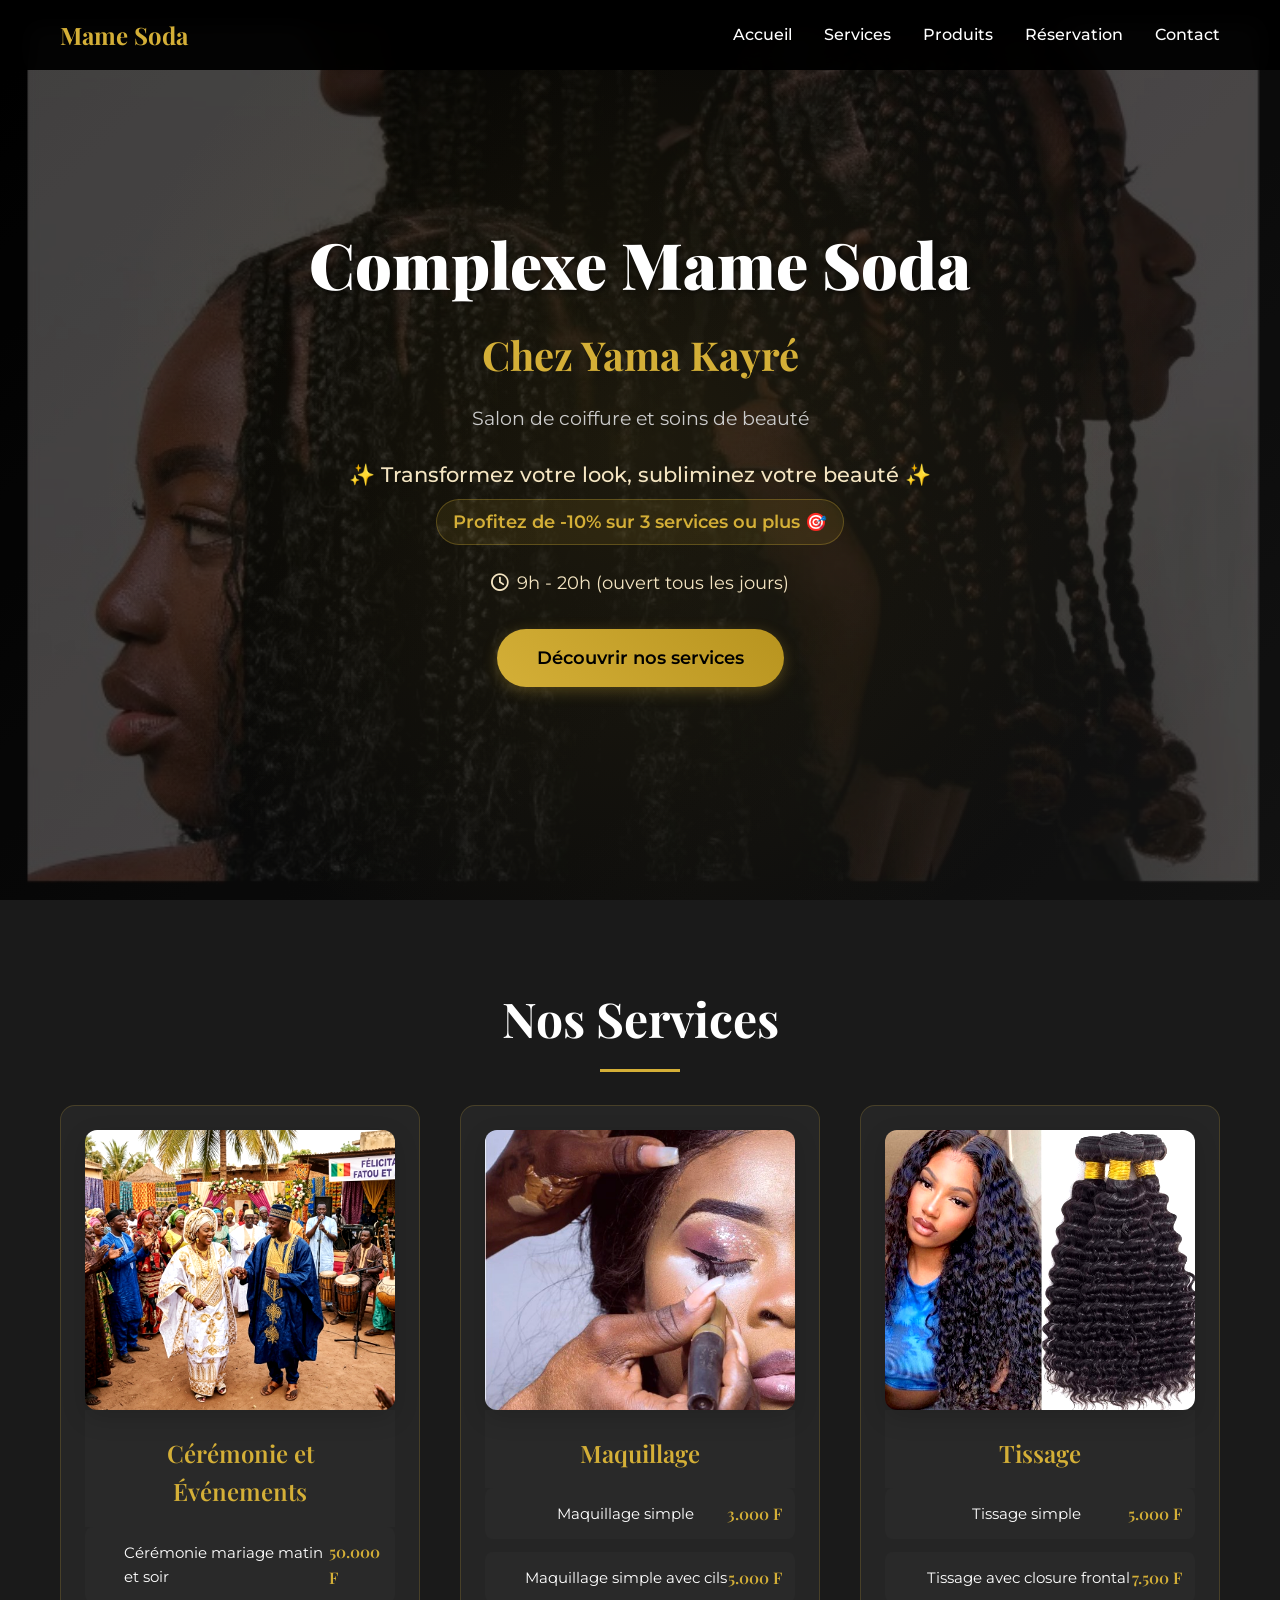
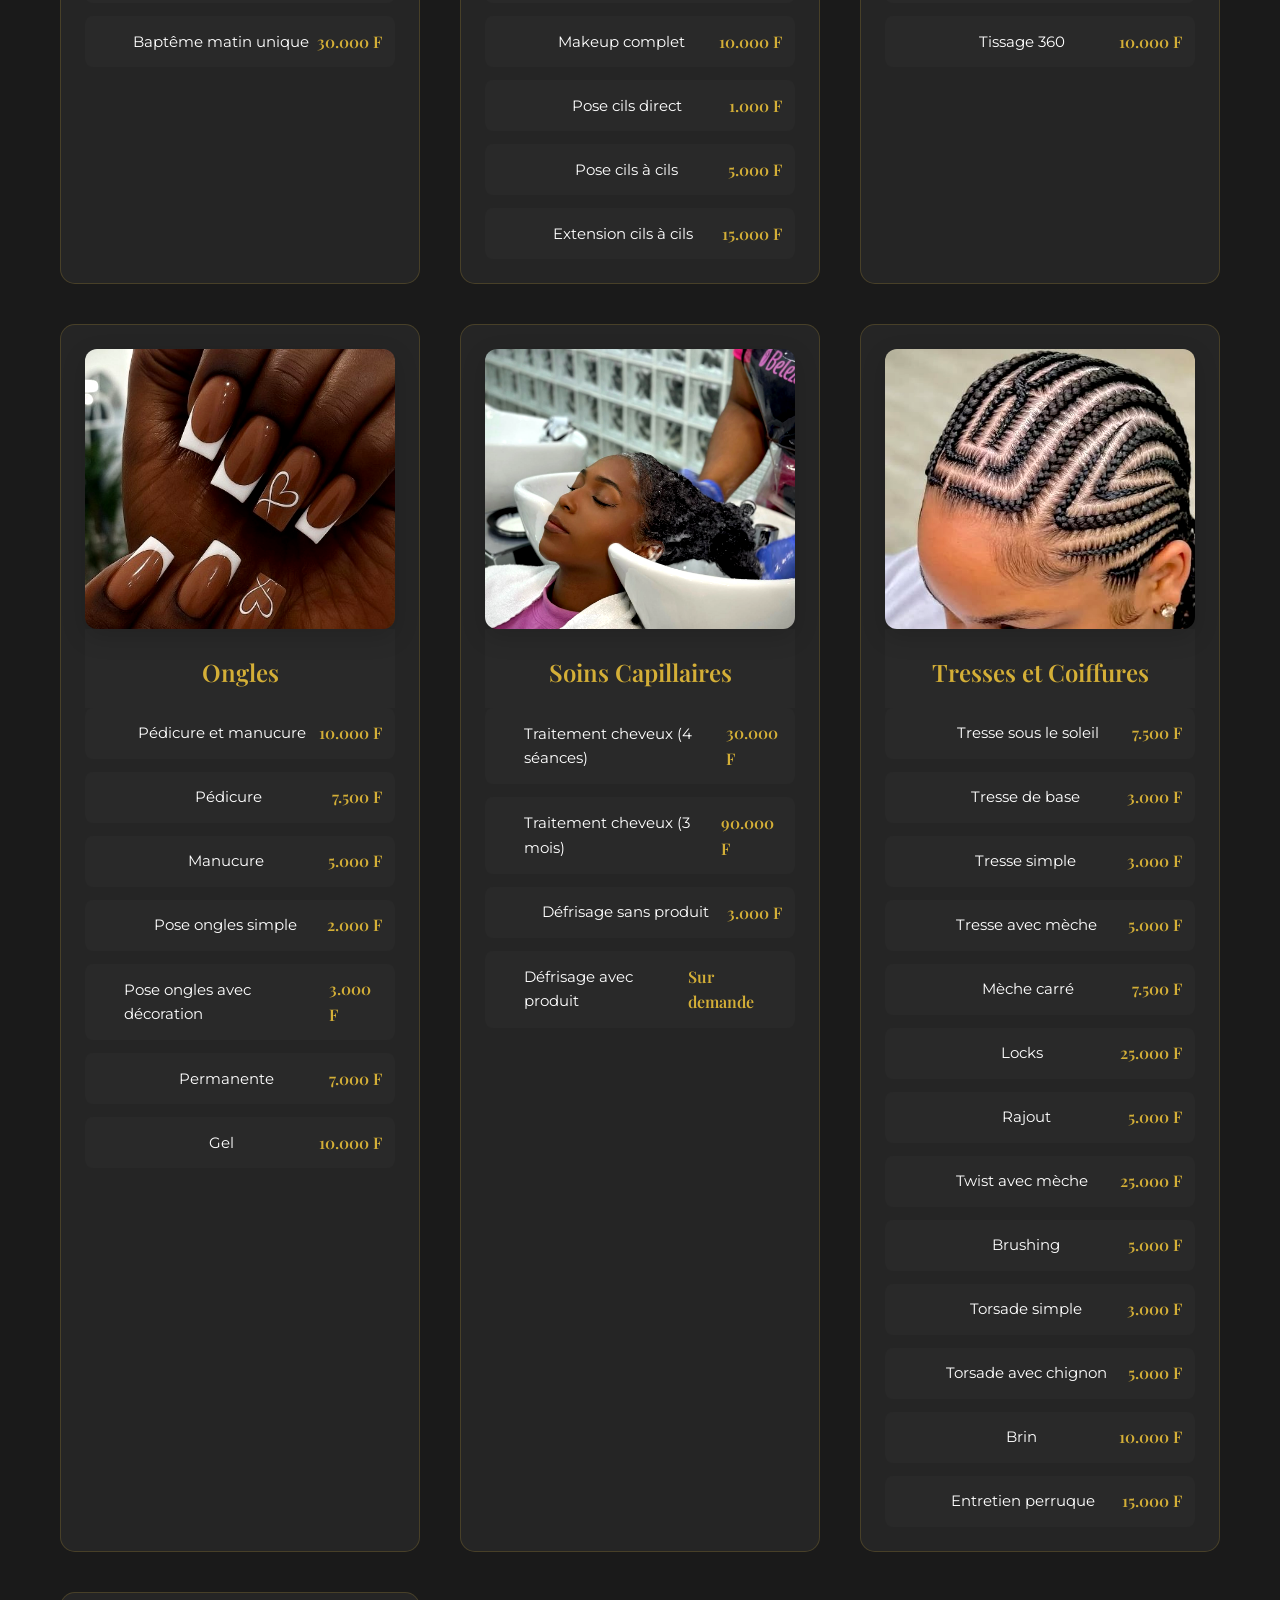
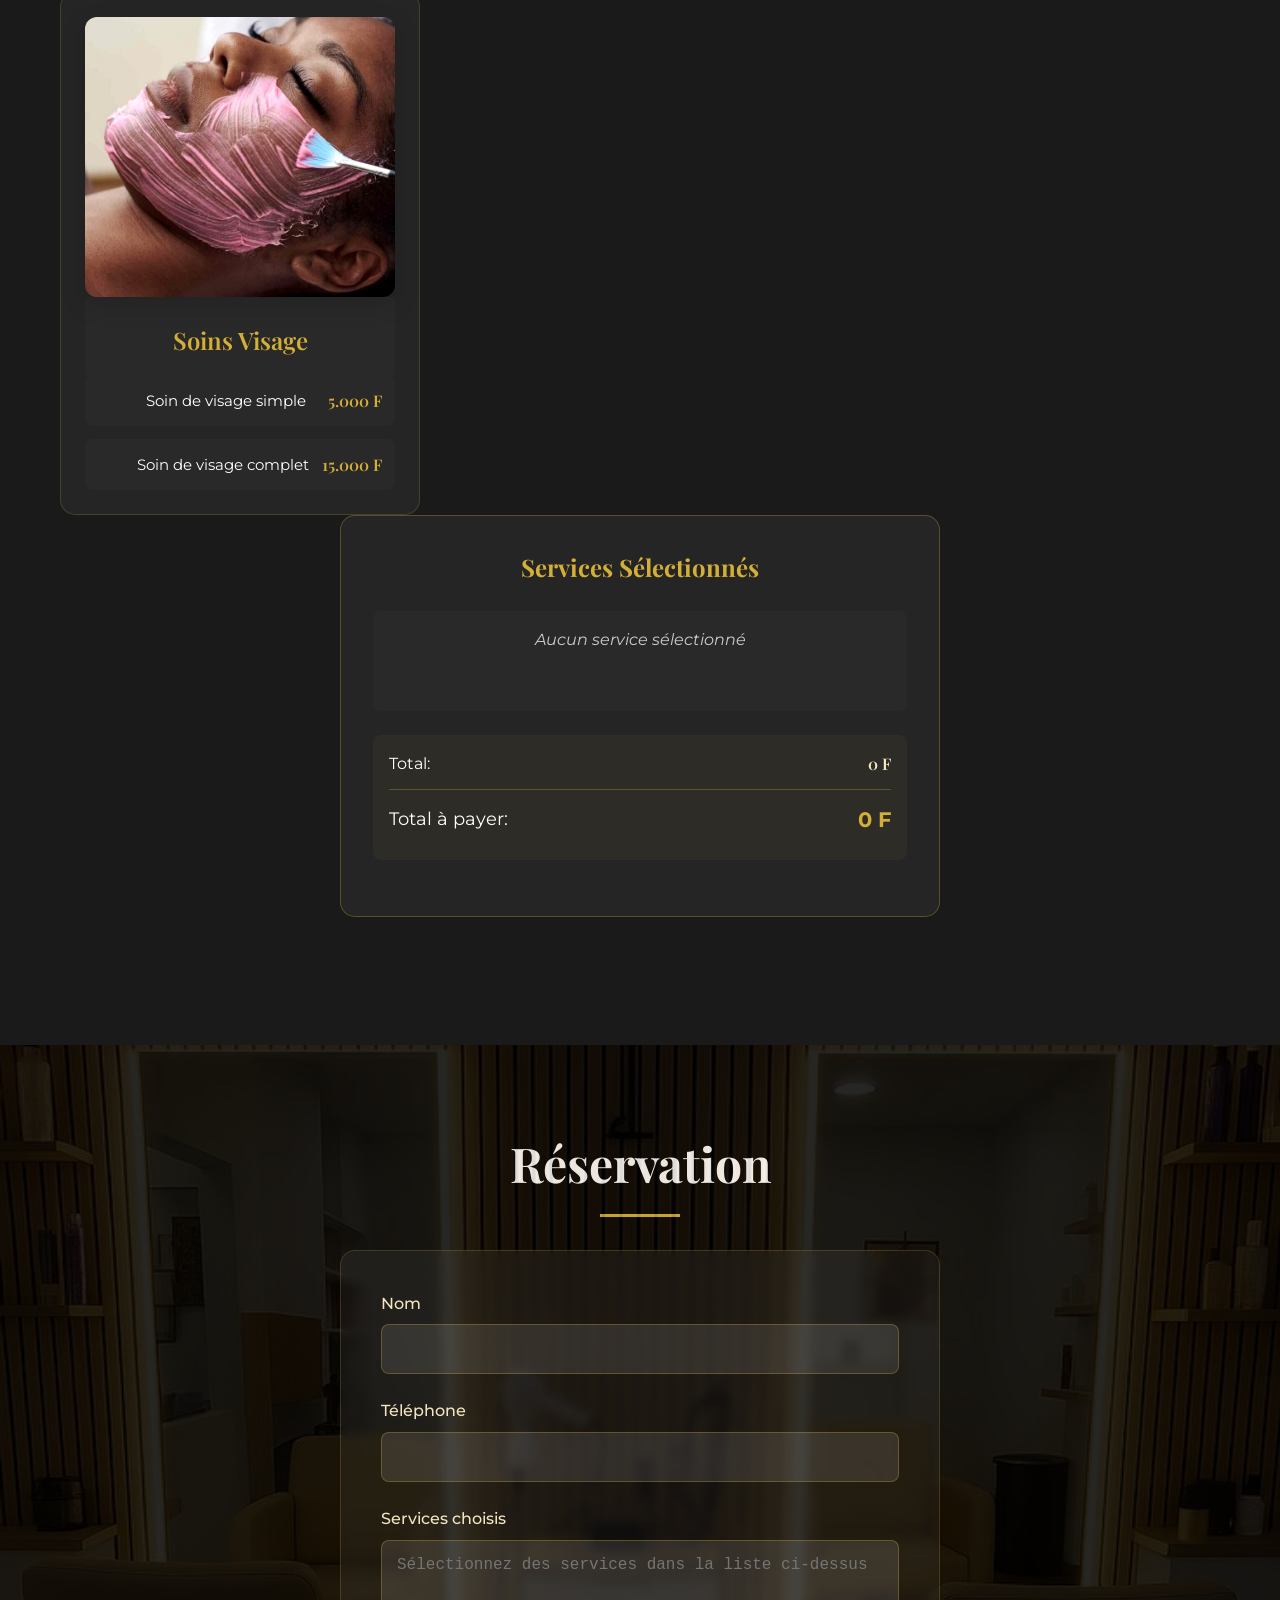
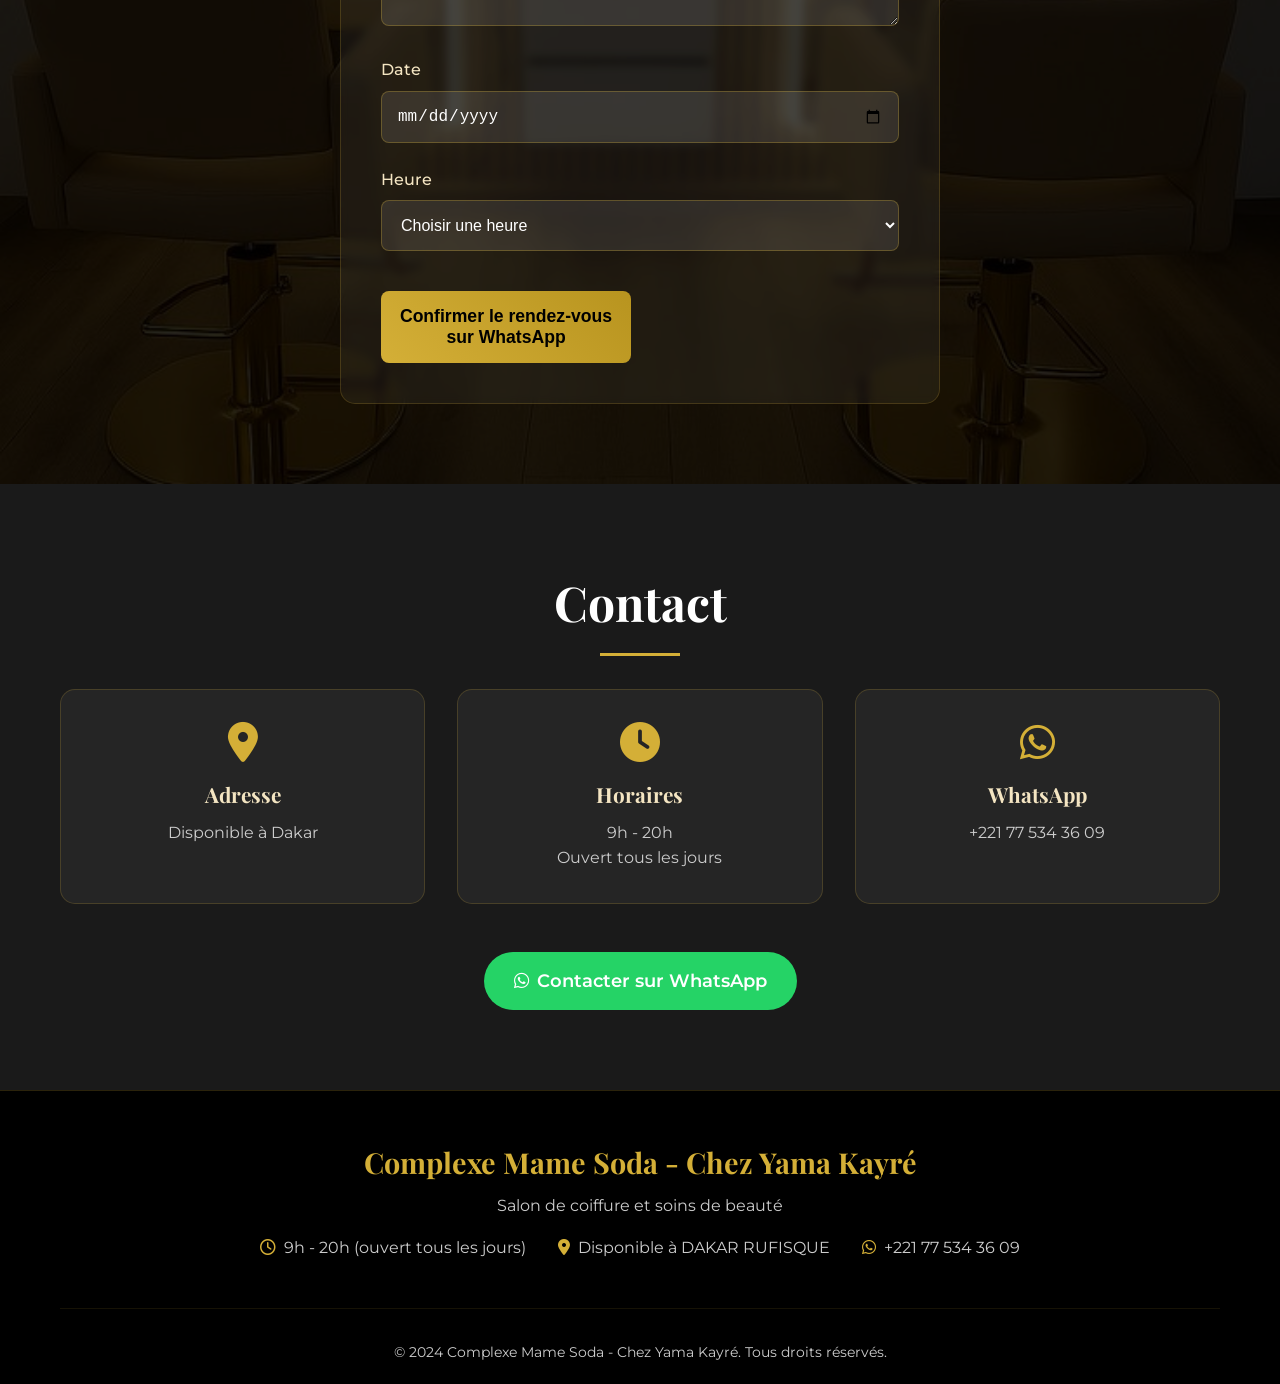
==== commit 93027168: "Add files via upload" ====
--- a/index.html
+++ b/index.html
@@ -6,7 +6,7 @@
     <title>Complexe Mame Soda - Chez Yama Kayré</title>
     <link rel="stylesheet" href="style.css">
     <link href="https://fonts.googleapis.com/css2?family=Playfair+Display:wght@400;700;900&family=Montserrat:wght@300;400;500;600&display=swap" rel="stylesheet">
-    <link rel="stylesheet" href="https://cdnjs.cloudflare.com/ajax/libs/font-awesome/6.0.0/css/all.min.css">
+    <link rel="stylesheet" href="https://cdnjs.cloudflare.com/ajax/libs/font-awesome/6.4.0/css/all.min.css">
 </head>
 <body>
     <!-- Hero Section -->
